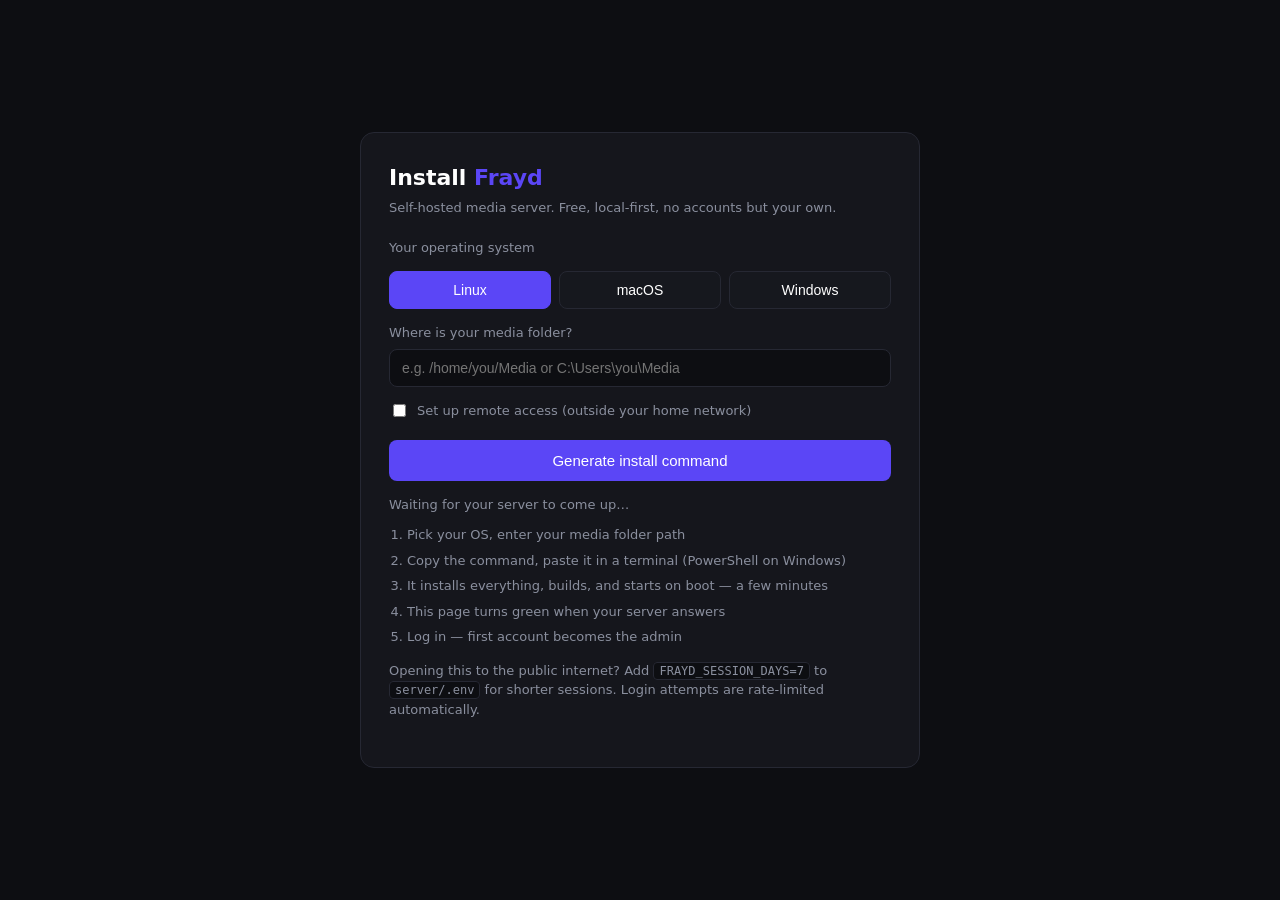
==== client/install/index.html @ ea29a5c4 "responsive card grid + smarter audio classification - library cards wrap in a viewport-fitting grid " ====
<!doctype html>
<html lang="en">
<head>
<meta charset="utf-8">
<meta name="viewport" content="width=device-width, initial-scale=1">
<title>Install Frayd</title>
<style>
  :root { --bg:#0D0E12; --panel:#15161c; --line:#262833; --fg:#fff; --mut:#8A8F9E; --acc:#5B46F6; }
  * { box-sizing: border-box; }
  body { margin:0; min-height:100vh; background:var(--bg); color:var(--fg);
    font:15px/1.5 system-ui,-apple-system,sans-serif; display:flex; align-items:center; justify-content:center; padding:24px; }
  .card { background:var(--panel); border:1px solid var(--line); border-radius:14px; max-width:560px; width:100%; padding:28px; }
  h1 { margin:0 0 4px; font-size:22px; } h1 span { color:var(--acc); }
  p.sub { margin:0 0 20px; color:var(--mut); font-size:13px; }
  label { display:block; font-size:13px; color:var(--mut); margin:14px 0 6px; }
  input[type=text] { width:100%; background:#0D0E12; color:#fff; border:1px solid var(--line);
    border-radius:8px; padding:10px 12px; font-size:14px; }
  .os { display:flex; gap:8px; margin:14px 0; }
  .os button { flex:1; background:#16181E; color:var(--fg); border:1px solid var(--line); border-radius:8px;
    padding:10px; cursor:pointer; font-size:14px; }
  .os button.on { border-color:var(--acc); background:var(--acc); }
  pre { background:#0D0E12; border:1px solid var(--line); border-radius:8px; padding:12px;
    font:12px/1.5 ui-monospace,Menlo,monospace; white-space:pre-wrap; word-break:break-all; color:#c8cce0; }
  .btn { width:100%; margin-top:14px; background:var(--acc); color:#fff; border:none; border-radius:8px;
    padding:12px; font-size:15px; cursor:pointer; }
  .btn:disabled { opacity:.5; cursor:default; }
  .status { margin-top:14px; font-size:13px; color:var(--mut); min-height:20px; }
  .status .ok { color:#4ade80; } .status .err { color:#f87171; }
  .steps { color:var(--mut); font-size:13px; padding-left:18px; margin:10px 0 0; }
  .steps li { margin:6px 0; }
  code { background:#0D0E12; border:1px solid var(--line); border-radius:4px; padding:1px 5px; font-size:12px; }
</style>
</head>
<body>
<div class="card">
  <h1>Install <span>Frayd</span></h1>
  <p class="sub">Self-hosted media server. Free, local-first, no accounts but your own.</p>

  <label>Your operating system</label>
  <div class="os">
    <button data-os="linux">Linux</button>
    <button data-os="mac">macOS</button>
    <button data-os="win">Windows</button>
  </div>

  <label>Where is your media folder?</label>
  <input type="text" id="lib" placeholder="e.g. /home/you/Media or C:\Users\you\Media">

  <label style="display:flex;align-items:center;gap:8px;cursor:pointer">
    <input type="checkbox" id="tunnel-cb" style="width:auto">
    Set up remote access (outside your home network)
  </label>
  <div id="tunnel-opts" style="display:none">
    <label>How do you want to reach your server when you're away?</label>
    <select id="tunnel" style="width:100%;background:#0D0E12;color:#fff;border:1px solid var(--line);border-radius:8px;padding:10px 12px;font-size:14px">
      <option value="tailscale">Tailscale — easiest, free, private mesh VPN (recommended)</option>
      <option value="cloudflared">Cloudflare Tunnel — public HTTPS URL, needs a Cloudflare account + domain</option>
    </select>
  </div>

  <button class="btn" id="gen" disabled>Generate install command</button>
  <pre id="cmd" style="display:none"></pre>
  <button class="btn" id="copy" style="display:none; background:#16181E; border:1px solid #2a2d36">Copy command</button>

  <div class="status" id="stat"></div>

  <div id="setup" style="display:none; margin-top:18px; border-top:1px solid var(--line); padding-top:16px">
    <label>Create your owner account (this becomes the admin)</label>
    <input type="email" id="s-email" placeholder="you@example.com" style="margin-bottom:8px">
    <input type="password" id="s-pw" placeholder="Password (min 4 chars)">
    <button class="btn" id="s-go">Create owner &amp; sign in</button>
    <div class="status" id="s-stat"></div>
  </div>

  <ol class="steps">
    <li>Pick your OS, enter your media folder path</li>
    <li>Copy the command, paste it in a terminal (PowerShell on Windows)</li>
    <li>It installs everything, builds, and starts on boot — a few minutes</li>
    <li>This page turns <span class="ok">green</span> when your server answers</li>
    <li>Log in — first account becomes the admin</li>
  </ol>
  <p class="sub" style="margin-top:14px">Opening this to the public internet? Add <code>FRAYD_SESSION_DAYS=7</code> to <code>server/.env</code> for shorter sessions. Login attempts are rate-limited automatically.</p>
</div>

<script>
'use strict';
const $ = (s) => document.querySelector(s);
let os = null;

const UA = navigator.userAgent;
const detected = /Win/i.test(UA) ? 'win' : /Mac/i.test(UA) ? 'mac' : /Linux|X11/i.test(UA) ? 'linux' : null;
if (detected) { document.querySelector(`[data-os="${detected}"]`).classList.add('on'); os = detected; $('#gen').disabled = false; }

document.querySelectorAll('.os button').forEach(b => b.onclick = () => {
  document.querySelectorAll('.os button').forEach(x => x.classList.remove('on'));
  b.classList.add('on'); os = b.dataset.os; $('#gen').disabled = false;
  gen();
});

const lib = () => $('#lib').value.trim() || '';
const tunnel = () => $('#tunnel-cb').checked ? $('#tunnel').value : '';
const q = (s) => new URLSearchParams({ os, lib: s, tunnel: tunnel() }).toString();

function gen() {
  if (!os) return;
  const l = lib();
  const base = 'https://raw.githubusercontent.com/kattiest/Frayd/main/client/install';
  let cmd;
  if (os === 'win') {
    const args = [];
    if (l) args.push(`-Lib "${l}"`);
    if (tunnel()) args.push(`-Tunnel ${tunnel()}`);
    const argStr = args.length ? ' ' + args.join(' ') : '';
    cmd = `cd $env:TEMP; irm "${base}/bootstrap.ps1?$(q(l))" | iex; # or:\n# irm "${base}/bootstrap.ps1" -OutFile frayd-install.ps1; .\\frayd-install.ps1${argStr}`;
  } else {
    const args = [];
    if (l) args.push(`'${l}'`);
    if (tunnel()) args.push(`--tunnel ${tunnel()}`);
    const argStr = args.length ? ' ' + args.join(' ') : '';
    cmd = `curl -fsSL "${base}/bootstrap.sh" -o frayd-install.sh && bash frayd-install.sh${argStr}`;
  }
  $('#cmd').textContent = cmd;
  $('#cmd').style.display = 'block';
  $('#copy').style.display = 'block';
}
$('#gen').onclick = gen;
$('#lib').addEventListener('input', gen);
$('#tunnel-cb').onchange = () => { $('#tunnel-opts').style.display = $('#tunnel-cb').checked ? 'block' : 'none'; gen(); };
$('#tunnel').onchange = gen;
$('#copy').onclick = () => { navigator.clipboard.writeText($('#cmd').textContent); $('#copy').textContent = 'Copied!'; setTimeout(() => $('#copy').textContent = 'Copy command', 1500); };

// poll for a live server: localhost then LAN hostname
const targets = ['http://localhost:8484', `http://${location.hostname}:8484`].filter((v, i, a) => a.indexOf(v) === i);
let liveBase = null;
async function poll() {
  for (const t of targets) {
    try {
      const r = await fetch(t + '/api/library', { mode: 'no-cors', signal: AbortSignal.timeout(2500) });
      if (r.type === 'opaque' || r.ok) { liveBase = t; break; }
    } catch {}
  }
  if (!liveBase) { $('#stat').textContent = 'Waiting for your server to come up…'; setTimeout(poll, 3000); return; }
  $('#stat').innerHTML = `<span class="ok">✓ Server is live at ${liveBase}</span> <a href="${liveBase}" style="color:var(--acc)">open Frayd →</a>`;
  // setup needed? (only works same-origin or with CORS; best-effort) — check BEFORE redirecting,
  // otherwise we land in the app with no owner account (guest-only limbo)
  let needsSetup = null; // null = couldn't tell (CORS)
  try {
    const s = await (await fetch(liveBase + '/api/setup', { signal: AbortSignal.timeout(2500) })).json();
    needsSetup = !!s.needed;
    if (needsSetup) $('#setup').style.display = 'block';
    else $('#s-stat').innerHTML = '<span class="ok">Owner already set up — just log in.</span>';
  } catch {
    $('#s-stat').innerHTML = 'Can’t check setup from here — open Frayd and log in; first account becomes admin.';
  }
  // only auto-redirect once owner account exists (or server is set up)
  if (needsSetup === false) {
    $('#stat').innerHTML = `<span class="ok">✓ Server is live — taking you to Frayd…</span>`;
    setTimeout(() => location.href = liveBase, 1500);
  }
}
poll();

// Admin claim: cache credentials + a locally generated key in the browser, then
// retry the one-shot /api/setup write until the server's database exists and
// accepts it. On success the admin session token is cached too, so the redirect
// lands you signed in as admin (not guest).
const PENDING_KEY = 'frayd_pending_admin';
function makeKey() {
  const b = new Uint8Array(32); crypto.getRandomValues(b);
  return Array.from(b, x => x.toString(16).padStart(2, '0')).join('');
}
async function trySetup(claim) {
  const r = await fetch(liveBase + '/api/setup', {
    method: 'POST', headers: { 'Content-Type': 'application/json' },
    body: JSON.stringify({ email: claim.email, password: claim.password, key: claim.key }),
  });
  return { r, j: await r.json().catch(() => ({})) };
}
async function flushPending() {
  const raw = sessionStorage.getItem(PENDING_KEY);
  if (!raw || !liveBase) return;
  const claim = JSON.parse(raw);
  try {
    const { r, j } = await trySetup(claim);
    if (r.ok) {
      sessionStorage.removeItem(PENDING_KEY);
      localStorage.frayd_token = j.token; // signed-in admin when we land in the app
      $('#s-stat').innerHTML = '<span class="ok">✓ Owner created — taking you to Frayd…</span>';
      $('#setup').style.display = 'none';
      setTimeout(() => location.href = liveBase, 1500);
    } else if (r.status === 409) {
      // owner already exists — just go sign in
      sessionStorage.removeItem(PENDING_KEY);
      $('#s-stat').innerHTML = '<span class="err">Owner already set up — open Frayd and log in.</span>';
    } else if (r.status >= 500 || r.status === 429) {
      // server booting / DB not ready / rate-limited — claim stays cached, retry with backoff
      const wait = r.status === 429 ? 30000 : 3000;
      $('#s-stat').innerHTML = r.status === 429
        ? 'Server busy — retrying in 30s…'
        : 'Server is still starting — writing your owner account…';
      setTimeout(flushPending, wait);
    } else {
      $('#s-stat').innerHTML = `<span class="err">${j.error || 'Failed (' + r.status + ')'}</span>`;
    }
  } catch {
    $('#s-stat').innerHTML = 'Waiting for server to finish starting…';
    setTimeout(flushPending, 3000);
  }
}
$('#s-go')?.addEventListener('click', () => {
  const email = $('#s-email').value.trim(), pw = $('#s-pw').value;
  if (!email.includes('@') || pw.length < 4) { $('#s-stat').innerHTML = '<span class="err">Email + password (min 4) required</span>'; return; }
  const claim = { email, password: pw, key: makeKey(), created: Date.now() };
  sessionStorage.setItem(PENDING_KEY, JSON.stringify(claim));
  flushPending();
});
// resume an interrupted claim (page reloaded mid-install)
if (sessionStorage.getItem(PENDING_KEY)) flushPending();
</script>
</body>
</html>
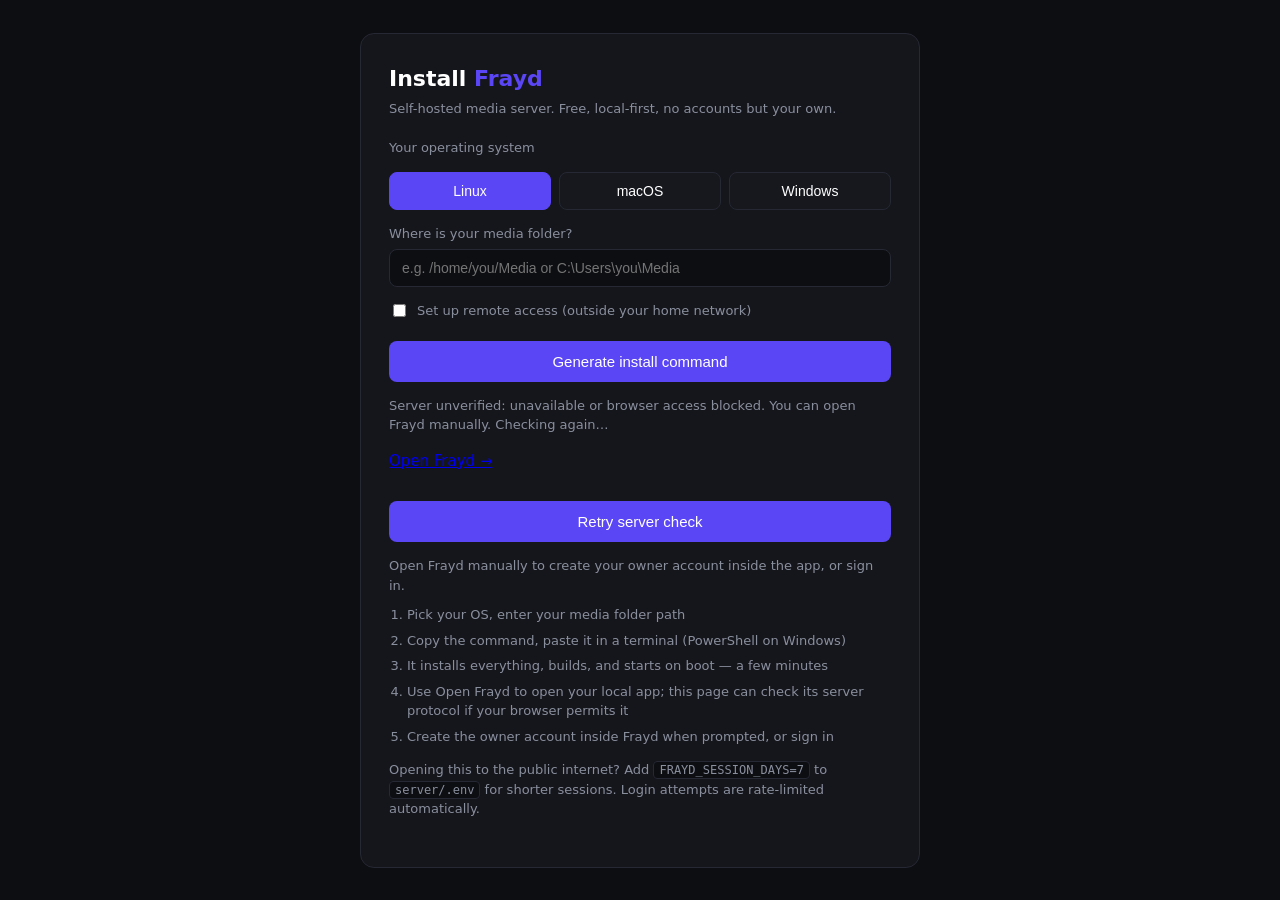
==== commit d49870f7: "fix: hold unqualified main publication and installer credential collection" ====
--- a/client/install/index.html
+++ b/client/install/index.html
@@ -64,20 +64,16 @@
 
   <div class="status" id="stat"></div>
 
-  <div id="setup" style="display:none; margin-top:18px; border-top:1px solid var(--line); padding-top:16px">
-    <label>Create your owner account (this becomes the admin)</label>
-    <input type="email" id="s-email" placeholder="you@example.com" style="margin-bottom:8px">
-    <input type="password" id="s-pw" placeholder="Password (min 4 chars)">
-    <button class="btn" id="s-go">Create owner &amp; sign in</button>
-    <div class="status" id="s-stat"></div>
-  </div>
+  <p><a href="http://127.0.0.1:8484/" id="open-frayd">Open Frayd →</a></p>
+  <button class="btn" id="retry">Retry server check</button>
+  <div class="status" id="s-stat">Open Frayd manually to create your owner account inside the app, or sign in.</div>
 
   <ol class="steps">
     <li>Pick your OS, enter your media folder path</li>
     <li>Copy the command, paste it in a terminal (PowerShell on Windows)</li>
     <li>It installs everything, builds, and starts on boot — a few minutes</li>
-    <li>This page turns <span class="ok">green</span> when your server answers</li>
-    <li>Log in — first account becomes the admin</li>
+    <li>Use Open Frayd to open your local app; this page can check its server protocol if your browser permits it</li>
+    <li>Create the owner account inside Frayd when prompted, or sign in</li>
   </ol>
   <p class="sub" style="margin-top:14px">Opening this to the public internet? Add <code>FRAYD_SESSION_DAYS=7</code> to <code>server/.env</code> for shorter sessions. Login attempts are rate-limited automatically.</p>
 </div>
@@ -129,93 +125,75 @@
 $('#tunnel').onchange = gen;
 $('#copy').onclick = () => { navigator.clipboard.writeText($('#cmd').textContent); $('#copy').textContent = 'Copied!'; setTimeout(() => $('#copy').textContent = 'Copy command', 1500); };
 
-// poll for a live server: localhost then LAN hostname
-const targets = ['http://localhost:8484', `http://${location.hostname}:8484`].filter((v, i, a) => a.indexOf(v) === i);
-let liveBase = null;
-async function poll() {
-  for (const t of targets) {
-    try {
-      const r = await fetch(t + '/api/library', { mode: 'no-cors', signal: AbortSignal.timeout(2500) });
-      if (r.type === 'opaque' || r.ok) { liveBase = t; break; }
-    } catch {}
+// Only the fixed loopback app is checked; credentials stay inside the app.
+const appBase = 'http://127.0.0.1:8484';
+const maxChecks = 5;
+let checkGeneration = 0;
+let checkTimer = null;
+let checkTimeout = null;
+let checkController = null;
+
+function retireChecks() {
+  ++checkGeneration;
+  clearTimeout(checkTimer);
+  checkTimer = null;
+  clearTimeout(checkTimeout);
+  checkTimeout = null;
+  checkController?.abort();
+  checkController = null;
+}
+
+async function protocolJSON(path, signal) {
+  const response = await fetch(appBase + path, { signal, credentials: 'omit', cache: 'no-store' });
+  if (!response.ok || response.type === 'opaque'
+    || !/^application\/json(?:\s*;|$)/i.test(response.headers.get('content-type') || '')) {
+    throw new Error('Unreadable server protocol');
   }
-  if (!liveBase) { $('#stat').textContent = 'Waiting for your server to come up…'; setTimeout(poll, 3000); return; }
-  $('#stat').innerHTML = `<span class="ok">✓ Server is live at ${liveBase}</span> <a href="${liveBase}" style="color:var(--acc)">open Frayd →</a>`;
-  // setup needed? (only works same-origin or with CORS; best-effort) — check BEFORE redirecting,
-  // otherwise we land in the app with no owner account (guest-only limbo)
-  let needsSetup = null; // null = couldn't tell (CORS)
+  const value = await response.json();
+  if (!value || typeof value !== 'object' || Array.isArray(value)) throw new Error('Invalid server protocol');
+  return value;
+}
+
+async function checkServer(generation, attempt) {
+  if (generation !== checkGeneration) return;
+  const controller = new AbortController();
+  checkController = controller;
+  const timeout = checkTimeout = setTimeout(() => controller.abort(), 2500);
   try {
-    const s = await (await fetch(liveBase + '/api/setup', { signal: AbortSignal.timeout(2500) })).json();
-    needsSetup = !!s.needed;
-    if (needsSetup) $('#setup').style.display = 'block';
-    else $('#s-stat').innerHTML = '<span class="ok">Owner already set up — just log in.</span>';
+    const health = await protocolJSON('/api/health', controller.signal);
+    if (generation !== checkGeneration) return;
+    if (health.status !== 'ok') throw new Error('Unknown health response');
+    const setup = await protocolJSON('/api/setup', controller.signal);
+    if (generation !== checkGeneration) return;
+    if (typeof setup.needed !== 'boolean') throw new Error('Unknown setup response');
+    $('#stat').textContent = 'Server protocol verified at ' + appBase + '. Open Frayd manually.';
+    $('#s-stat').textContent = setup.needed
+      ? 'Create your owner account inside Frayd using Open Frayd.'
+      : 'Sign in inside Frayd using Open Frayd.';
   } catch {
-    $('#s-stat').innerHTML = 'Can’t check setup from here — open Frayd and log in; first account becomes admin.';
-  }
-  // only auto-redirect once owner account exists (or server is set up)
-  if (needsSetup === false) {
-    $('#stat').innerHTML = `<span class="ok">✓ Server is live — taking you to Frayd…</span>`;
-    setTimeout(() => location.href = liveBase, 1500);
+    if (generation !== checkGeneration) return;
+    $('#stat').textContent = attempt < maxChecks
+      ? 'Server unverified: unavailable or browser access blocked. You can open Frayd manually. Checking again…'
+      : 'Server unverified. Open Frayd manually, or choose Retry server check.';
+    if (attempt < maxChecks) {
+      checkTimer = setTimeout(() => { checkTimer = null; return checkServer(generation, attempt + 1); }, 3000);
+    }
+  } finally {
+    clearTimeout(timeout);
+    if (checkTimeout === timeout) checkTimeout = null;
+    if (checkController === controller) checkController = null;
   }
 }
-poll();
 
-// Admin claim: cache credentials + a locally generated key in the browser, then
-// retry the one-shot /api/setup write until the server's database exists and
-// accepts it. On success the admin session token is cached too, so the redirect
-// lands you signed in as admin (not guest).
-const PENDING_KEY = 'frayd_pending_admin';
-function makeKey() {
-  const b = new Uint8Array(32); crypto.getRandomValues(b);
-  return Array.from(b, x => x.toString(16).padStart(2, '0')).join('');
+function retryChecks() {
+  retireChecks();
+  $('#stat').textContent = 'Checking local server protocol…';
+  $('#s-stat').textContent = 'Open Frayd manually to create your owner account inside the app, or sign in.';
+  return checkServer(checkGeneration, 1);
 }
-async function trySetup(claim) {
-  const r = await fetch(liveBase + '/api/setup', {
-    method: 'POST', headers: { 'Content-Type': 'application/json' },
-    body: JSON.stringify({ email: claim.email, password: claim.password, key: claim.key }),
-  });
-  return { r, j: await r.json().catch(() => ({})) };
-}
-async function flushPending() {
-  const raw = sessionStorage.getItem(PENDING_KEY);
-  if (!raw || !liveBase) return;
-  const claim = JSON.parse(raw);
-  try {
-    const { r, j } = await trySetup(claim);
-    if (r.ok) {
-      sessionStorage.removeItem(PENDING_KEY);
-      localStorage.frayd_token = j.token; // signed-in admin when we land in the app
-      $('#s-stat').innerHTML = '<span class="ok">✓ Owner created — taking you to Frayd…</span>';
-      $('#setup').style.display = 'none';
-      setTimeout(() => location.href = liveBase, 1500);
-    } else if (r.status === 409) {
-      // owner already exists — just go sign in
-      sessionStorage.removeItem(PENDING_KEY);
-      $('#s-stat').innerHTML = '<span class="err">Owner already set up — open Frayd and log in.</span>';
-    } else if (r.status >= 500 || r.status === 429) {
-      // server booting / DB not ready / rate-limited — claim stays cached, retry with backoff
-      const wait = r.status === 429 ? 30000 : 3000;
-      $('#s-stat').innerHTML = r.status === 429
-        ? 'Server busy — retrying in 30s…'
-        : 'Server is still starting — writing your owner account…';
-      setTimeout(flushPending, wait);
-    } else {
-      $('#s-stat').innerHTML = `<span class="err">${j.error || 'Failed (' + r.status + ')'}</span>`;
-    }
-  } catch {
-    $('#s-stat').innerHTML = 'Waiting for server to finish starting…';
-    setTimeout(flushPending, 3000);
-  }
-}
-$('#s-go')?.addEventListener('click', () => {
-  const email = $('#s-email').value.trim(), pw = $('#s-pw').value;
-  if (!email.includes('@') || pw.length < 4) { $('#s-stat').innerHTML = '<span class="err">Email + password (min 4) required</span>'; return; }
-  const claim = { email, password: pw, key: makeKey(), created: Date.now() };
-  sessionStorage.setItem(PENDING_KEY, JSON.stringify(claim));
-  flushPending();
-});
-// resume an interrupted claim (page reloaded mid-install)
-if (sessionStorage.getItem(PENDING_KEY)) flushPending();
+$('#retry').onclick = retryChecks;
+addEventListener('pagehide', retireChecks);
+retryChecks();
 </script>
 </body>
 </html>
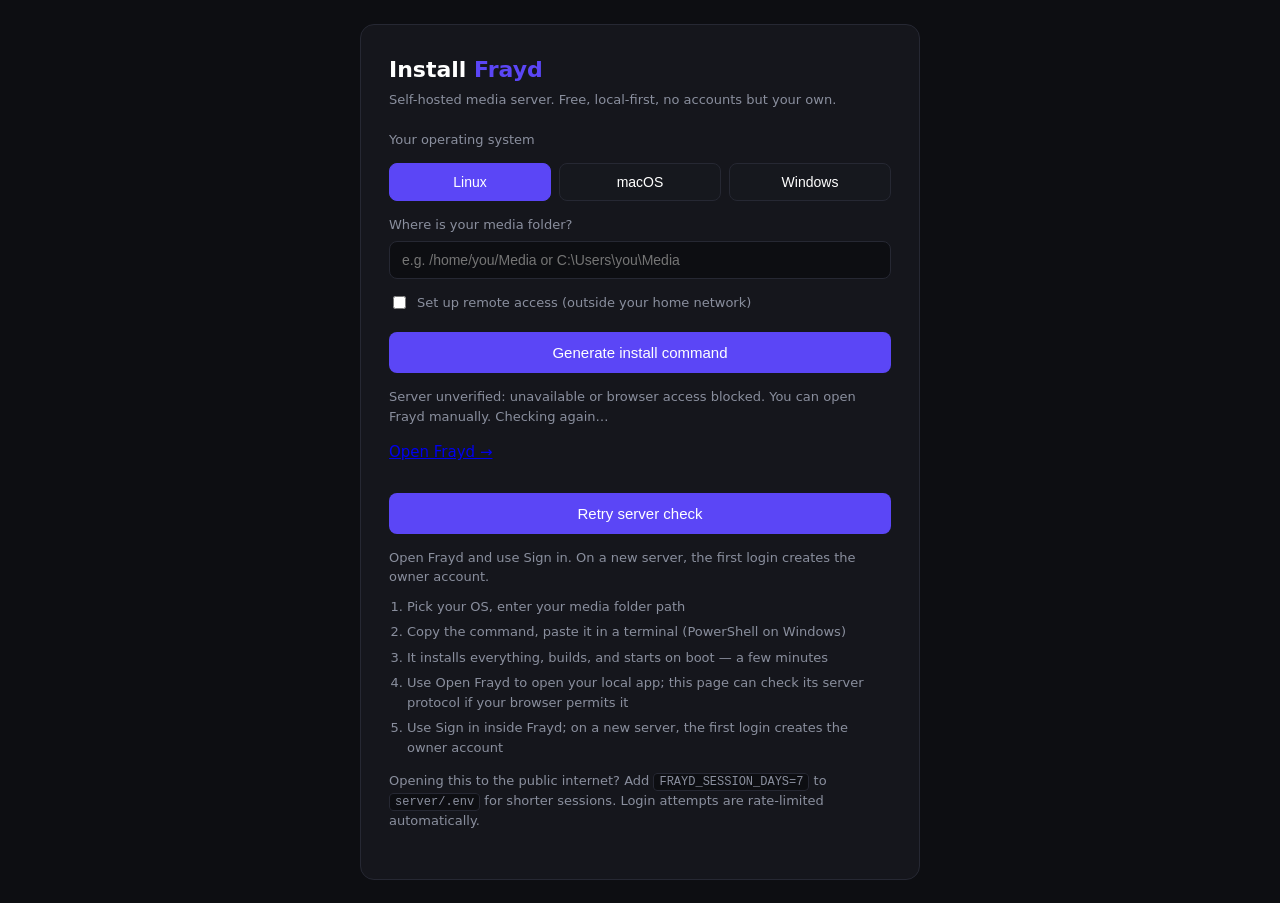
==== commit 3f0bda5c: "Preserve legacy library identity and tighten native lifecycle Keep older root settings repairable, p" ====
--- a/client/install/index.html
+++ b/client/install/index.html
@@ -66,14 +66,14 @@
 
   <p><a href="http://127.0.0.1:8484/" id="open-frayd">Open Frayd →</a></p>
   <button class="btn" id="retry">Retry server check</button>
-  <div class="status" id="s-stat">Open Frayd manually to create your owner account inside the app, or sign in.</div>
+  <div class="status" id="s-stat">Open Frayd and use Sign in. On a new server, the first login creates the owner account.</div>
 
   <ol class="steps">
     <li>Pick your OS, enter your media folder path</li>
     <li>Copy the command, paste it in a terminal (PowerShell on Windows)</li>
     <li>It installs everything, builds, and starts on boot — a few minutes</li>
     <li>Use Open Frayd to open your local app; this page can check its server protocol if your browser permits it</li>
-    <li>Create the owner account inside Frayd when prompted, or sign in</li>
+    <li>Use Sign in inside Frayd; on a new server, the first login creates the owner account</li>
   </ol>
   <p class="sub" style="margin-top:14px">Opening this to the public internet? Add <code>FRAYD_SESSION_DAYS=7</code> to <code>server/.env</code> for shorter sessions. Login attempts are rate-limited automatically.</p>
 </div>
@@ -95,7 +95,8 @@
 
 const lib = () => $('#lib').value.trim() || '';
 const tunnel = () => $('#tunnel-cb').checked ? $('#tunnel').value : '';
-const q = (s) => new URLSearchParams({ os, lib: s, tunnel: tunnel() }).toString();
+const quotePowerShellArgument = value => "'" + value.replaceAll("'", "''") + "'";
+const quotePosixArgument = value => "'" + value.replaceAll("'", "'\\''") + "'";
 
 function gen() {
   if (!os) return;
@@ -104,14 +105,14 @@
   let cmd;
   if (os === 'win') {
     const args = [];
-    if (l) args.push(`-Lib "${l}"`);
-    if (tunnel()) args.push(`-Tunnel ${tunnel()}`);
+    if (l) args.push(`-Lib ${quotePowerShellArgument(l)}`);
+    if (tunnel()) args.push(`-Tunnel ${quotePowerShellArgument(tunnel())}`);
     const argStr = args.length ? ' ' + args.join(' ') : '';
-    cmd = `cd $env:TEMP; irm "${base}/bootstrap.ps1?$(q(l))" | iex; # or:\n# irm "${base}/bootstrap.ps1" -OutFile frayd-install.ps1; .\\frayd-install.ps1${argStr}`;
+    cmd = `cd $env:TEMP; irm "${base}/bootstrap.ps1" -OutFile frayd-install.ps1; powershell.exe -NoProfile -ExecutionPolicy Bypass -File '.\\frayd-install.ps1'${argStr}`;
   } else {
     const args = [];
-    if (l) args.push(`'${l}'`);
-    if (tunnel()) args.push(`--tunnel ${tunnel()}`);
+    if (tunnel()) args.push(`--tunnel ${quotePosixArgument(tunnel())}`);
+    if (l) args.push(`-- ${quotePosixArgument(l)}`);
     const argStr = args.length ? ' ' + args.join(' ') : '';
     cmd = `curl -fsSL "${base}/bootstrap.sh" -o frayd-install.sh && bash frayd-install.sh${argStr}`;
   }
@@ -168,7 +169,7 @@
     if (typeof setup.needed !== 'boolean') throw new Error('Unknown setup response');
     $('#stat').textContent = 'Server protocol verified at ' + appBase + '. Open Frayd manually.';
     $('#s-stat').textContent = setup.needed
-      ? 'Create your owner account inside Frayd using Open Frayd.'
+      ? 'Use Open Frayd, then Sign in; the first login on a new server creates the owner account.'
       : 'Sign in inside Frayd using Open Frayd.';
   } catch {
     if (generation !== checkGeneration) return;
@@ -188,7 +189,7 @@
 function retryChecks() {
   retireChecks();
   $('#stat').textContent = 'Checking local server protocol…';
-  $('#s-stat').textContent = 'Open Frayd manually to create your owner account inside the app, or sign in.';
+  $('#s-stat').textContent = 'Open Frayd and use Sign in. On a new server, the first login creates the owner account.';
   return checkServer(checkGeneration, 1);
 }
 $('#retry').onclick = retryChecks;
